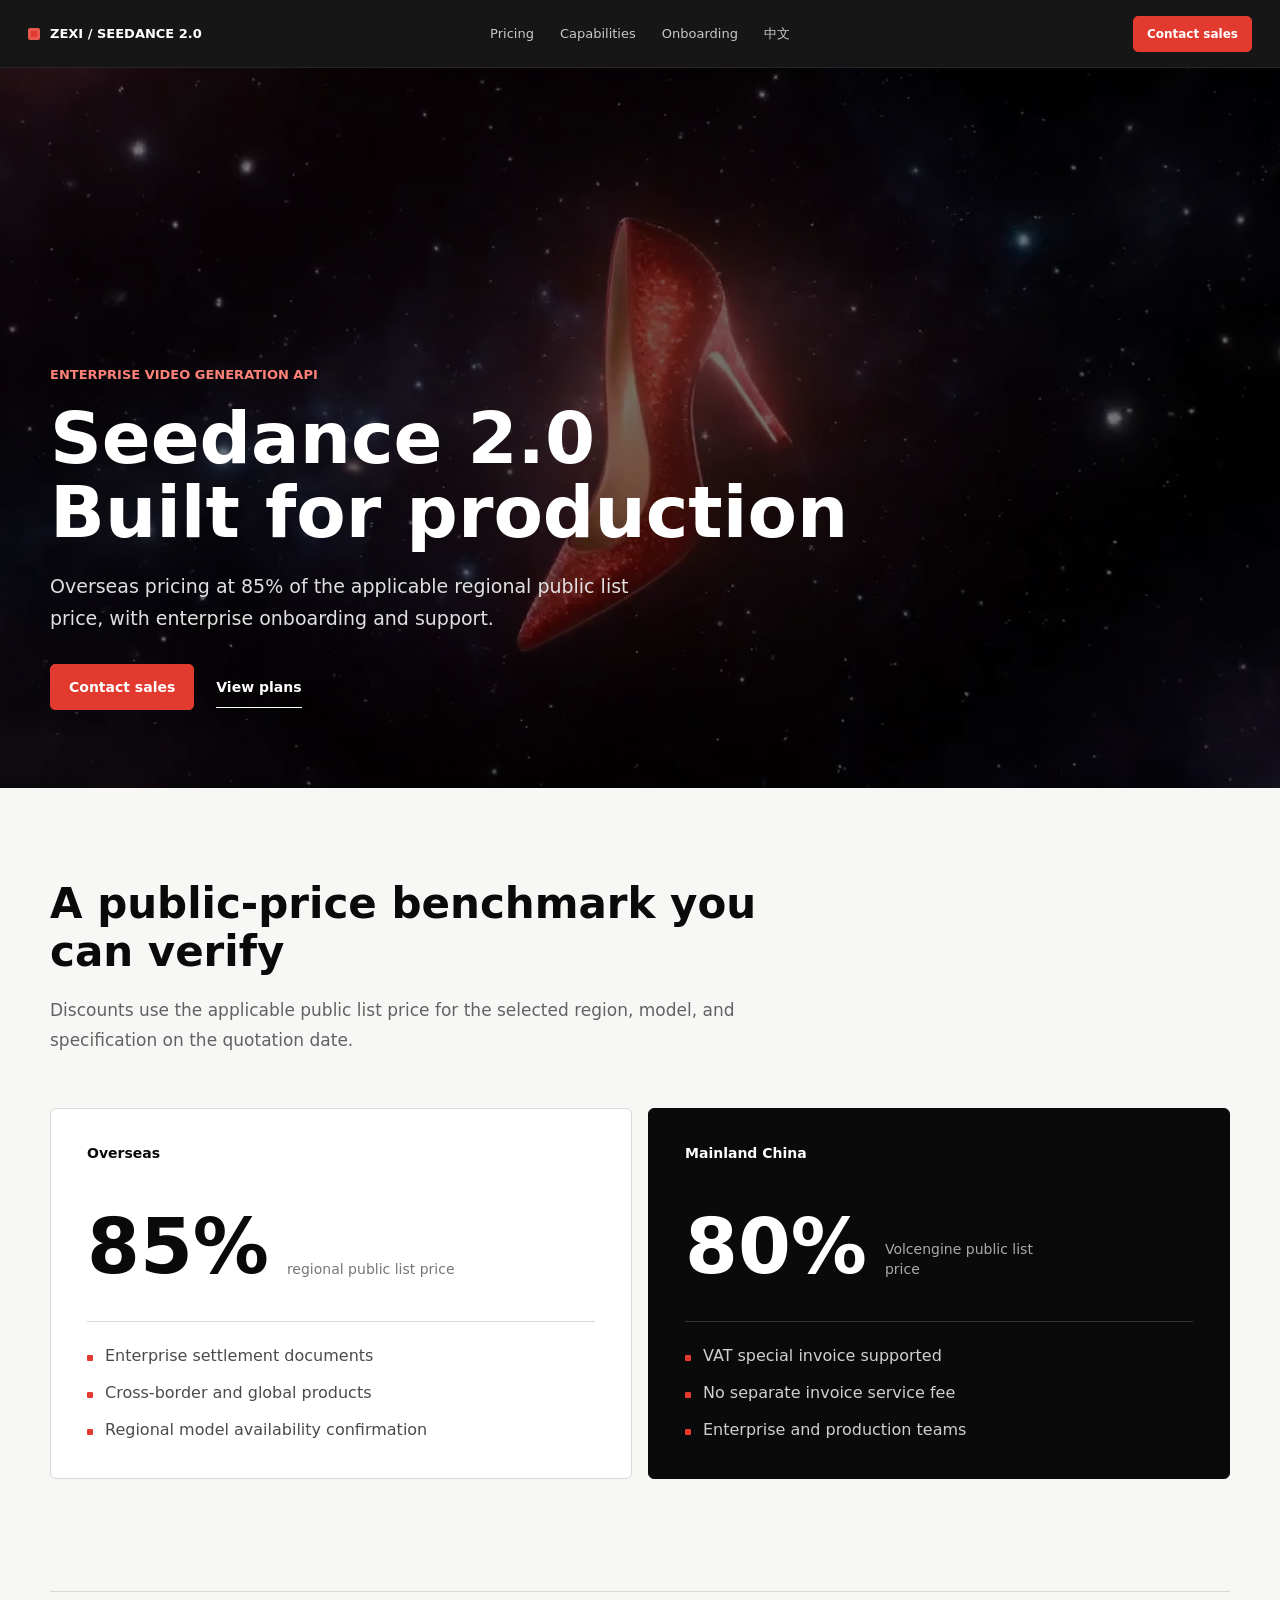
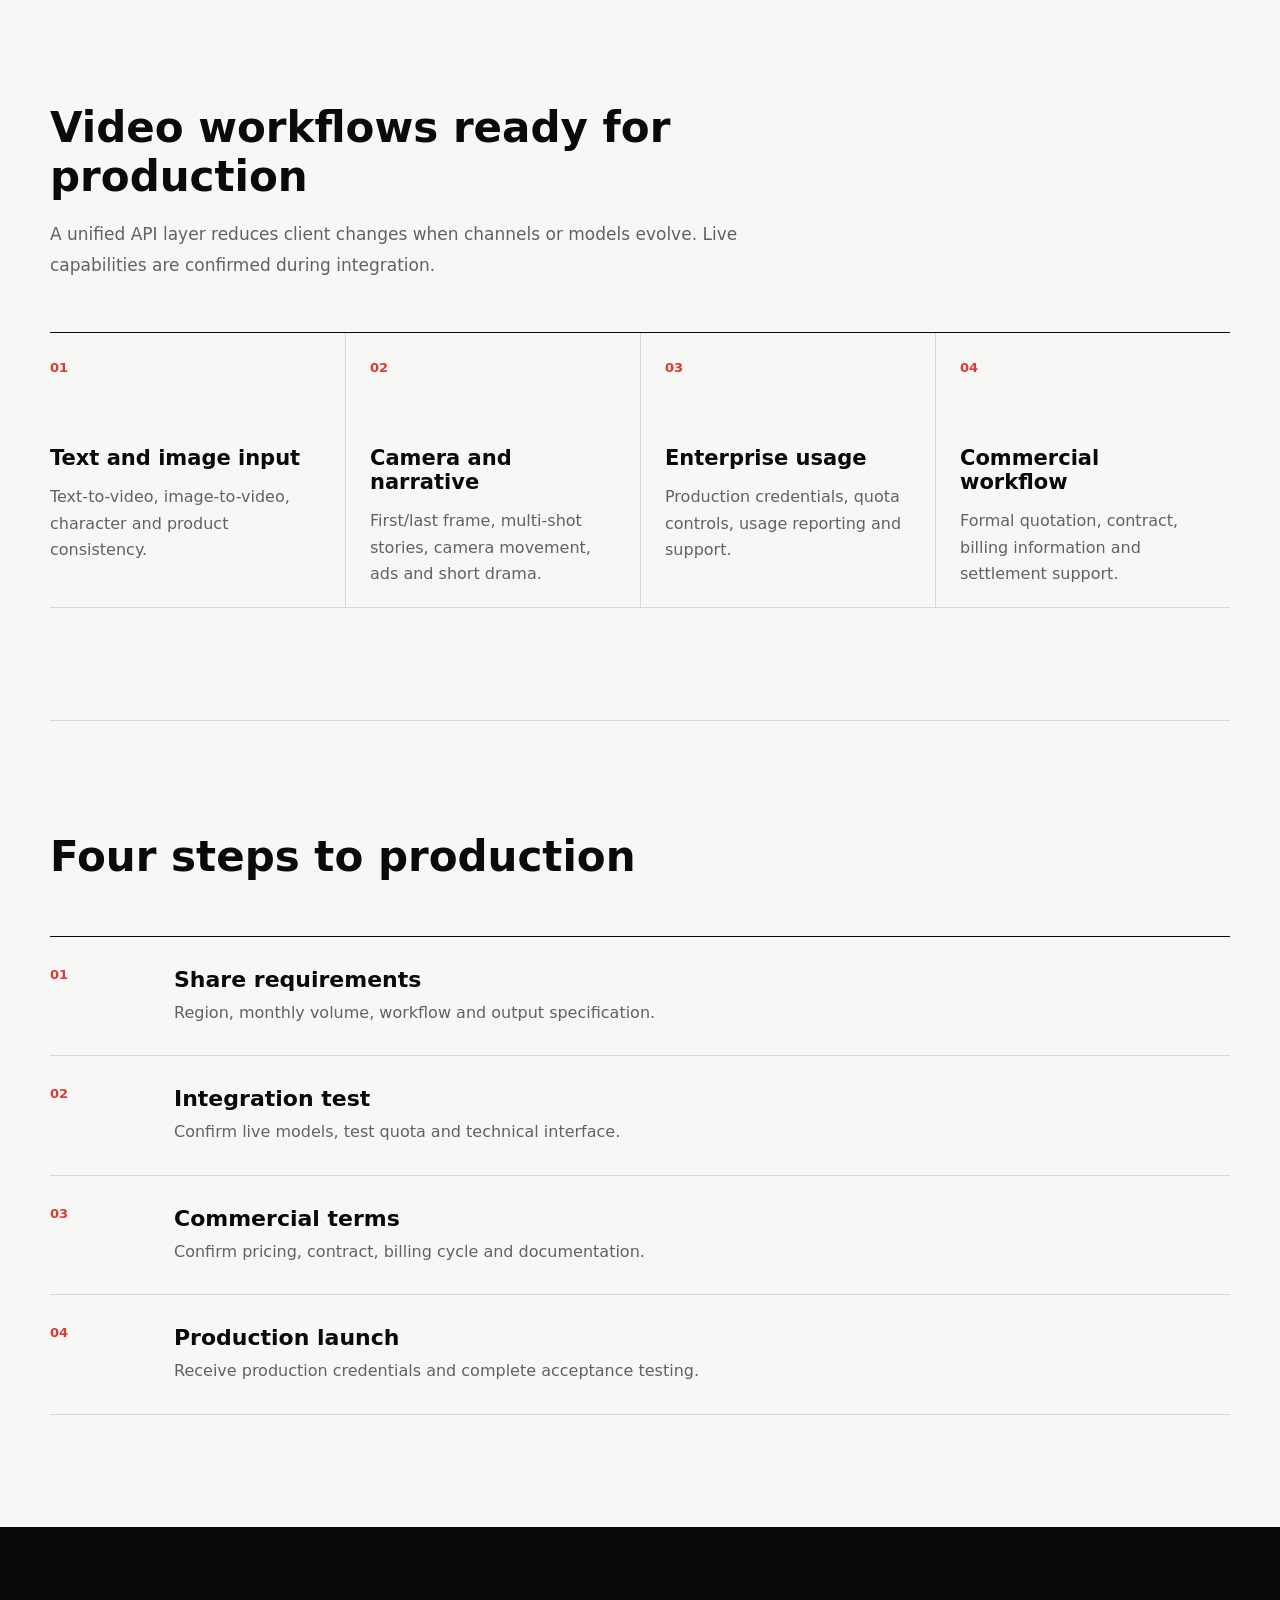
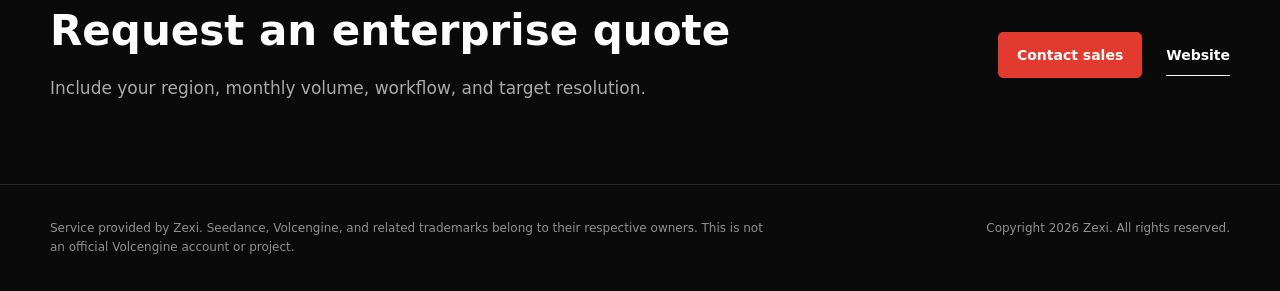
==== docs/en/index.html @ 0273ce98 "Launch Seedance 2.0 enterprise API offer" ====
<!doctype html>
<html lang="en">
  <head>
    <meta charset="utf-8">
    <meta name="viewport" content="width=device-width, initial-scale=1">
    <title>Seedance 2.0 Enterprise API | Zexi</title>
    <meta name="description" content="Seedance 2.0 video generation API for global teams. Overseas pricing at 85% of the applicable regional public list price, with enterprise billing support.">
    <meta name="theme-color" content="#0a0a0a">
    <meta property="og:type" content="website">
    <meta property="og:title" content="Seedance 2.0 Enterprise API">
    <meta property="og:description" content="Overseas pricing at 85% of the applicable regional public list price.">
    <meta property="og:image" content="https://quanzedong-cell.github.io/seedance-2-api/assets/seedance-showcase.jpg">
    <meta property="og:url" content="https://quanzedong-cell.github.io/seedance-2-api/en/">
    <link rel="canonical" href="https://quanzedong-cell.github.io/seedance-2-api/en/">
    <link rel="stylesheet" href="../styles.css">
  </head>
  <body>
    <header class="site-header">
      <a class="brand" href="#top" aria-label="Back to top"><span class="brand-mark" aria-hidden="true"></span><span>ZEXI / SEEDANCE 2.0</span></a>
      <nav aria-label="Main navigation">
        <a href="#pricing">Pricing</a>
        <a href="#capabilities">Capabilities</a>
        <a href="#process">Onboarding</a>
        <a href="../" lang="zh-CN">中文</a>
      </nav>
      <a class="button button-small" href="https://t.me/zexitongxue1" target="_blank" rel="noreferrer">Contact sales</a>
    </header>

    <main id="top">
      <section class="hero" aria-labelledby="hero-title">
        <div class="hero-media" aria-hidden="true"></div><div class="hero-scrim" aria-hidden="true"></div>
        <div class="hero-content">
          <p class="eyebrow">Enterprise video generation API</p>
          <h1 id="hero-title">Seedance 2.0<br>Built for production</h1>
          <p class="hero-summary">Overseas pricing at 85% of the applicable regional public list price, with enterprise onboarding and support.</p>
          <div class="hero-actions"><a class="button" href="https://t.me/zexitongxue1" target="_blank" rel="noreferrer">Contact sales</a><a class="text-link" href="#pricing">View plans</a></div>
        </div>
      </section>

      <section class="price-section section" id="pricing" aria-labelledby="pricing-title">
        <div class="section-copy"><h2 id="pricing-title">A public-price benchmark you can verify</h2><p>Discounts use the applicable public list price for the selected region, model, and specification on the quotation date.</p></div>
        <div class="pricing-grid">
          <article class="price-card"><p class="price-region">Overseas</p><p class="price-value"><strong>85%</strong><span>regional public list price</span></p><ul><li>Enterprise settlement documents</li><li>Cross-border and global products</li><li>Regional model availability confirmation</li></ul></article>
          <article class="price-card price-card-dark"><p class="price-region">Mainland China</p><p class="price-value"><strong>80%</strong><span>Volcengine public list price</span></p><ul><li>VAT special invoice supported</li><li>No separate invoice service fee</li><li>Enterprise and production teams</li></ul></article>
        </div>
      </section>

      <section class="capability-section section" id="capabilities" aria-labelledby="capabilities-title">
        <div class="section-copy"><h2 id="capabilities-title">Video workflows ready for production</h2><p>A unified API layer reduces client changes when channels or models evolve. Live capabilities are confirmed during integration.</p></div>
        <div class="capability-list">
          <article><span>01</span><h3>Text and image input</h3><p>Text-to-video, image-to-video, character and product consistency.</p></article>
          <article><span>02</span><h3>Camera and narrative</h3><p>First/last frame, multi-shot stories, camera movement, ads and short drama.</p></article>
          <article><span>03</span><h3>Enterprise usage</h3><p>Production credentials, quota controls, usage reporting and support.</p></article>
          <article><span>04</span><h3>Commercial workflow</h3><p>Formal quotation, contract, billing information and settlement support.</p></article>
        </div>
      </section>

      <section class="process-section section" id="process" aria-labelledby="process-title">
        <h2 id="process-title">Four steps to production</h2>
        <ol class="process-list">
          <li><span>01</span><div><h3>Share requirements</h3><p>Region, monthly volume, workflow and output specification.</p></div></li>
          <li><span>02</span><div><h3>Integration test</h3><p>Confirm live models, test quota and technical interface.</p></div></li>
          <li><span>03</span><div><h3>Commercial terms</h3><p>Confirm pricing, contract, billing cycle and documentation.</p></div></li>
          <li><span>04</span><div><h3>Production launch</h3><p>Receive production credentials and complete acceptance testing.</p></div></li>
        </ol>
      </section>

      <section class="contact-section" aria-labelledby="contact-title"><div><h2 id="contact-title">Request an enterprise quote</h2><p>Include your region, monthly volume, workflow, and target resolution.</p></div><div class="contact-actions"><a class="button" href="https://t.me/zexitongxue1" target="_blank" rel="noreferrer">Contact sales</a><a class="text-link light" href="https://zexitongxue.com/" target="_blank" rel="noreferrer">Website</a></div></section>
    </main>

    <footer><p>Service provided by Zexi. Seedance, Volcengine, and related trademarks belong to their respective owners. This is not an official Volcengine account or project.</p><p>Copyright 2026 Zexi. All rights reserved.</p></footer>
  </body>
</html>
---- docs/styles.css ----
:root {
  color-scheme: light;
  --ink: #0a0a0a;
  --paper: #f7f7f5;
  --white: #ffffff;
  --muted: #626262;
  --line: #d8d8d4;
  --accent: #e23a2e;
  --max: 1180px;
  font-family: "Segoe UI", "PingFang SC", "Microsoft YaHei", system-ui, sans-serif;
  font-synthesis: none;
  text-rendering: optimizeLegibility;
}

* { box-sizing: border-box; }
html { scroll-behavior: smooth; }
body { margin: 0; min-width: 320px; background: var(--paper); color: var(--ink); }
a { color: inherit; text-decoration: none; }
p, h1, h2, h3 { margin-top: 0; }
button, a { -webkit-tap-highlight-color: transparent; }

.site-header {
  position: sticky;
  top: 0;
  z-index: 20;
  display: grid;
  grid-template-columns: 1fr auto 1fr;
  align-items: center;
  height: 68px;
  padding: 0 28px;
  border-bottom: 1px solid #242424;
  background: #0a0a0af2;
  color: var(--white);
  backdrop-filter: blur(14px);
}

.brand { display: inline-flex; align-items: center; gap: 10px; width: fit-content; font-size: 13px; font-weight: 750; letter-spacing: 0; }
.brand-mark { width: 12px; height: 12px; border-radius: 2px; background: var(--accent); box-shadow: inset 0 0 0 3px #ffffff26; }
.site-header nav { display: flex; align-items: center; gap: 26px; font-size: 13px; color: #c9c9c9; }
.site-header nav a:hover, .site-header nav a:focus-visible { color: var(--white); }
.site-header > .button { justify-self: end; }

.button {
  display: inline-flex;
  align-items: center;
  justify-content: center;
  min-height: 46px;
  padding: 0 18px;
  border: 1px solid var(--accent);
  border-radius: 5px;
  background: var(--accent);
  color: var(--white);
  font-size: 14px;
  font-weight: 750;
  letter-spacing: 0;
  white-space: nowrap;
  transition: background-color .18s ease, border-color .18s ease, transform .18s ease;
}
.button:hover { border-color: #c82f25; background: #c82f25; }
.button:active { transform: translateY(1px); }
.button:focus-visible, .text-link:focus-visible, nav a:focus-visible { outline: 3px solid #ffffff; outline-offset: 3px; }
.button-small { min-height: 36px; padding: 0 13px; font-size: 12px; }

.hero {
  position: relative;
  display: flex;
  align-items: flex-end;
  min-height: 720px;
  max-height: 850px;
  overflow: hidden;
  background: #160d0b;
  color: var(--white);
}
.hero-media { position: absolute; inset: 0; background: url("assets/seedance-showcase.jpg") center / cover no-repeat; transform: scale(1.01); }
.hero-scrim { position: absolute; inset: 0; background: #0000008c; }
.hero-content { position: relative; z-index: 1; width: min(var(--max), calc(100% - 48px)); margin: 0 auto; padding: 0 0 78px; }
.eyebrow { margin-bottom: 20px; color: #ff8178; font-size: 13px; font-weight: 800; letter-spacing: 0; text-transform: uppercase; }
.hero h1 { max-width: 880px; margin-bottom: 22px; font-size: 72px; line-height: 1.02; letter-spacing: 0; }
.hero-summary { max-width: 630px; margin-bottom: 0; color: #e0e0e0; font-size: 19px; line-height: 1.65; }
.hero-actions { display: flex; align-items: center; gap: 22px; margin-top: 30px; }
.text-link { display: inline-flex; align-items: center; min-height: 42px; border-bottom: 1px solid currentColor; font-size: 14px; font-weight: 750; white-space: nowrap; }
.text-link:hover { color: var(--accent); }
.text-link.light { color: var(--white); }

.section { width: min(var(--max), calc(100% - 48px)); margin: 0 auto; padding: 112px 0; }
.section-copy { max-width: 720px; margin-bottom: 52px; }
.section h2, .contact-section h2 { margin-bottom: 18px; font-size: 42px; line-height: 1.15; letter-spacing: 0; }
.section-copy p, .contact-section p { margin-bottom: 0; color: var(--muted); font-size: 17px; line-height: 1.8; }

.price-section { padding-top: 92px; }
.pricing-grid { display: grid; grid-template-columns: 1fr 1fr; gap: 16px; }
.price-card { min-height: 370px; padding: 36px; border: 1px solid var(--line); border-radius: 6px; background: var(--white); }
.price-card-dark { border-color: var(--ink); background: var(--ink); color: var(--white); }
.price-region { margin-bottom: 54px; font-size: 14px; font-weight: 800; }
.price-value { display: flex; align-items: flex-end; gap: 18px; margin-bottom: 42px; }
.price-value strong { font-size: 76px; line-height: .85; letter-spacing: 0; }
.price-value span { max-width: 170px; color: #777; font-size: 14px; line-height: 1.4; }
.price-card-dark .price-value span { color: #aaa; }
.price-card ul { display: grid; gap: 13px; margin: 0; padding: 22px 0 0; border-top: 1px solid var(--line); list-style: none; }
.price-card-dark ul { border-color: #343434; }
.price-card li { position: relative; padding-left: 18px; color: #4b4b4b; line-height: 1.5; }
.price-card-dark li { color: #d0d0d0; }
.price-card li::before { position: absolute; left: 0; top: .65em; width: 6px; height: 6px; border-radius: 1px; background: var(--accent); content: ""; }

.capability-section { border-top: 1px solid var(--line); }
.capability-list { display: grid; grid-template-columns: repeat(4, 1fr); border-top: 1px solid var(--ink); }
.capability-list article { min-height: 260px; padding: 24px 24px 20px 0; border-bottom: 1px solid var(--line); }
.capability-list article + article { padding-left: 24px; border-left: 1px solid var(--line); }
.capability-list span { color: var(--accent); font-size: 13px; font-weight: 800; }
.capability-list h3 { margin: 70px 0 14px; font-size: 21px; letter-spacing: 0; }
.capability-list p { margin: 0; color: var(--muted); line-height: 1.65; }

.process-section { border-top: 1px solid var(--line); }
.process-section > h2 { margin-bottom: 54px; }
.process-list { margin: 0; padding: 0; border-top: 1px solid var(--ink); list-style: none; }
.process-list li { display: grid; grid-template-columns: 100px 1fr; gap: 24px; padding: 30px 0; border-bottom: 1px solid var(--line); }
.process-list > li > span { color: var(--accent); font-size: 13px; font-weight: 800; }
.process-list h3 { margin-bottom: 8px; font-size: 22px; letter-spacing: 0; }
.process-list p { margin: 0; color: var(--muted); line-height: 1.6; }

.contact-section { display: flex; align-items: center; justify-content: space-between; gap: 48px; padding: 80px max(24px, calc((100% - var(--max)) / 2)); background: var(--ink); color: var(--white); }
.contact-section p { color: #aaa; }
.contact-actions { display: flex; align-items: center; gap: 24px; flex-shrink: 0; }

footer { display: flex; justify-content: space-between; gap: 48px; padding: 34px max(24px, calc((100% - var(--max)) / 2)); border-top: 1px solid #2b2b2b; background: var(--ink); color: #8f8f8f; font-size: 12px; line-height: 1.6; }
footer p { max-width: 730px; margin: 0; }

@media (max-width: 900px) {
  .site-header { grid-template-columns: 1fr auto; padding: 0 18px; }
  .site-header nav { display: none; }
  .hero { min-height: 680px; }
  .hero h1 { font-size: 58px; }
  .pricing-grid { grid-template-columns: 1fr; }
  .capability-list { grid-template-columns: 1fr 1fr; }
  .capability-list article:nth-child(3) { border-left: 0; }
  .contact-section { align-items: flex-start; flex-direction: column; }
  footer { flex-direction: column; }
}

@media (max-width: 600px) {
  .site-header { height: 62px; }
  .brand { font-size: 11px; }
  .button-small { min-height: 34px; padding: 0 10px; }
  .hero { min-height: 680px; }
  .hero-media { background-position: 58% center; }
  .hero-content { width: calc(100% - 32px); padding-bottom: 46px; }
  .hero h1 { font-size: 42px; line-height: 1.06; }
  .hero-summary { font-size: 16px; line-height: 1.55; }
  .hero-actions { align-items: flex-start; flex-direction: column; gap: 12px; }
  .section { width: calc(100% - 32px); padding: 76px 0; }
  .section h2, .contact-section h2 { font-size: 32px; }
  .section-copy { margin-bottom: 36px; }
  .price-card { min-height: auto; padding: 26px; }
  .price-region { margin-bottom: 40px; }
  .price-value { align-items: flex-start; flex-direction: column; gap: 10px; }
  .price-value strong { font-size: 64px; }
  .capability-list { grid-template-columns: 1fr; }
  .capability-list article, .capability-list article + article { min-height: 220px; padding: 22px 0; border-left: 0; }
  .capability-list h3 { margin-top: 50px; }
  .process-list li { grid-template-columns: 52px 1fr; gap: 14px; }
  .contact-section { padding: 62px 20px; }
  .contact-actions { align-items: flex-start; flex-direction: column; gap: 12px; }
  footer { padding: 30px 20px; }
}

@media (prefers-reduced-motion: reduce) {
  html { scroll-behavior: auto; }
  *, *::before, *::after { transition: none !important; }
}
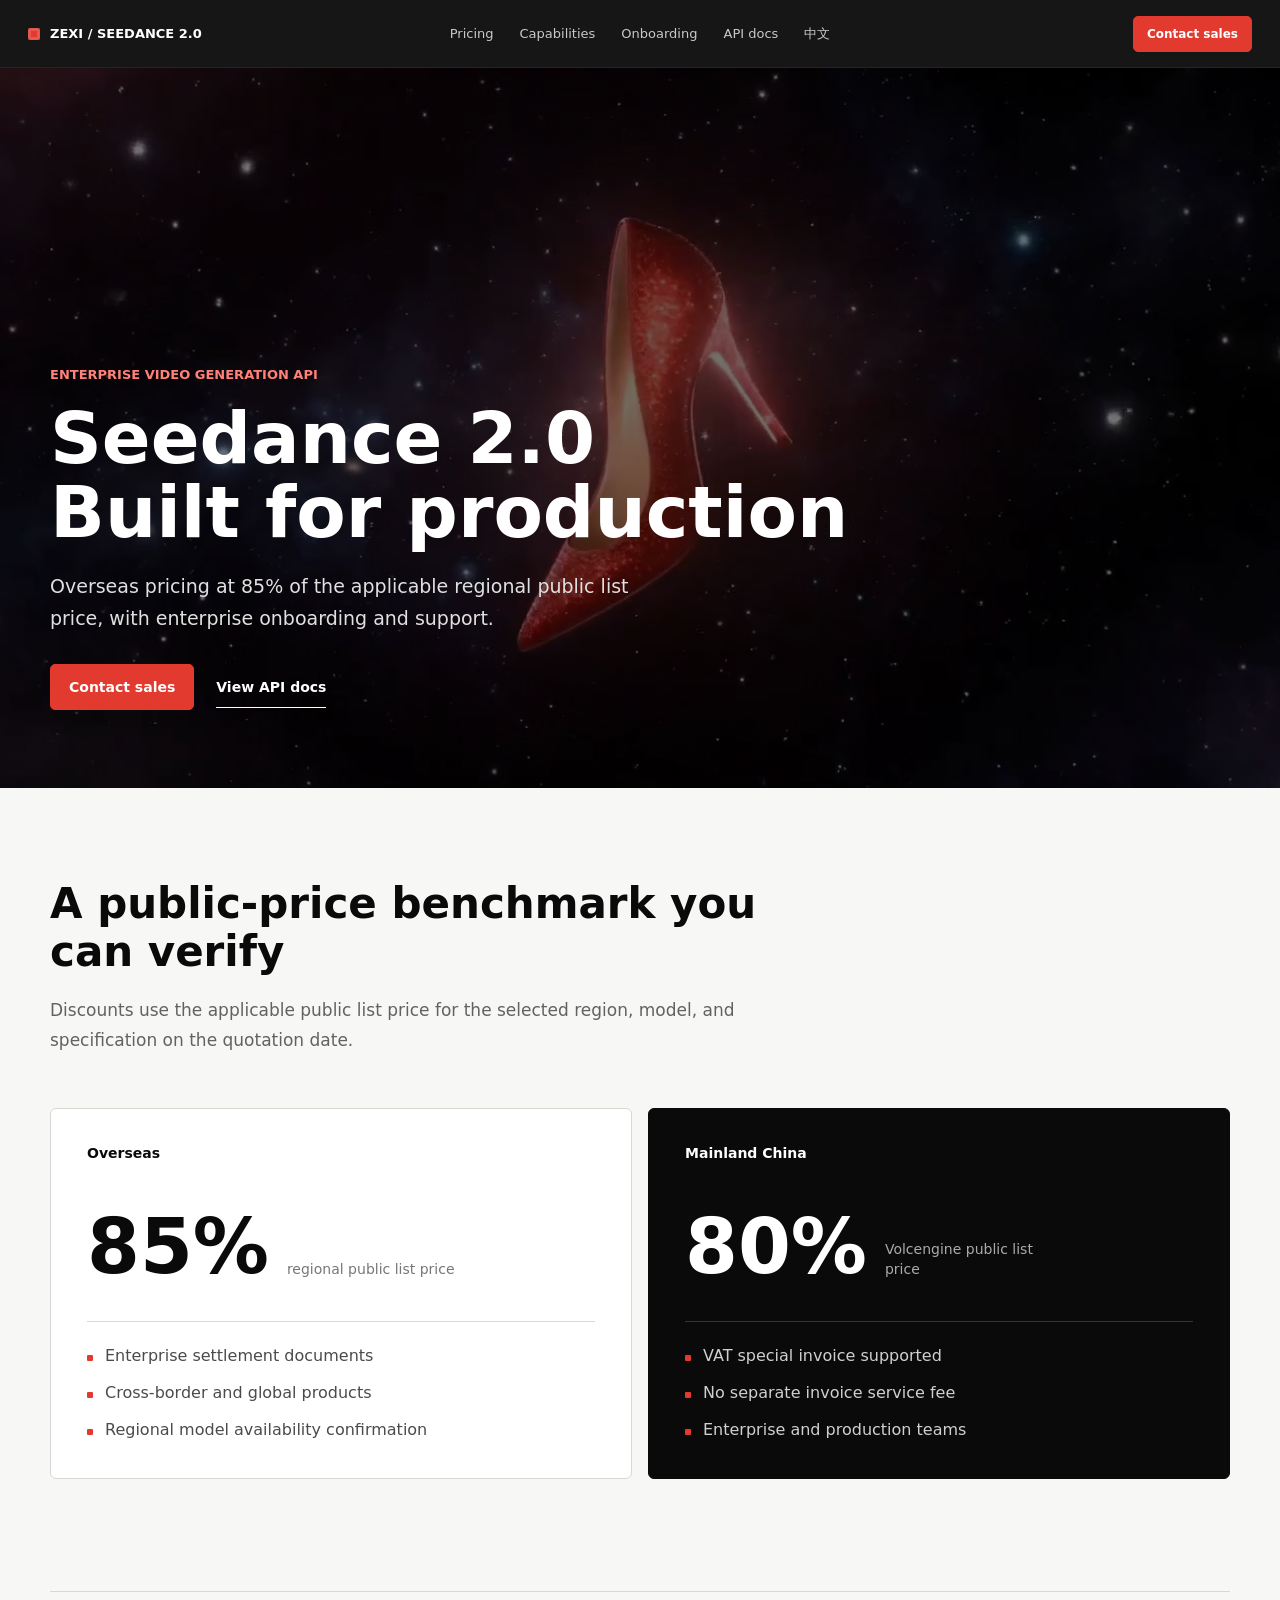
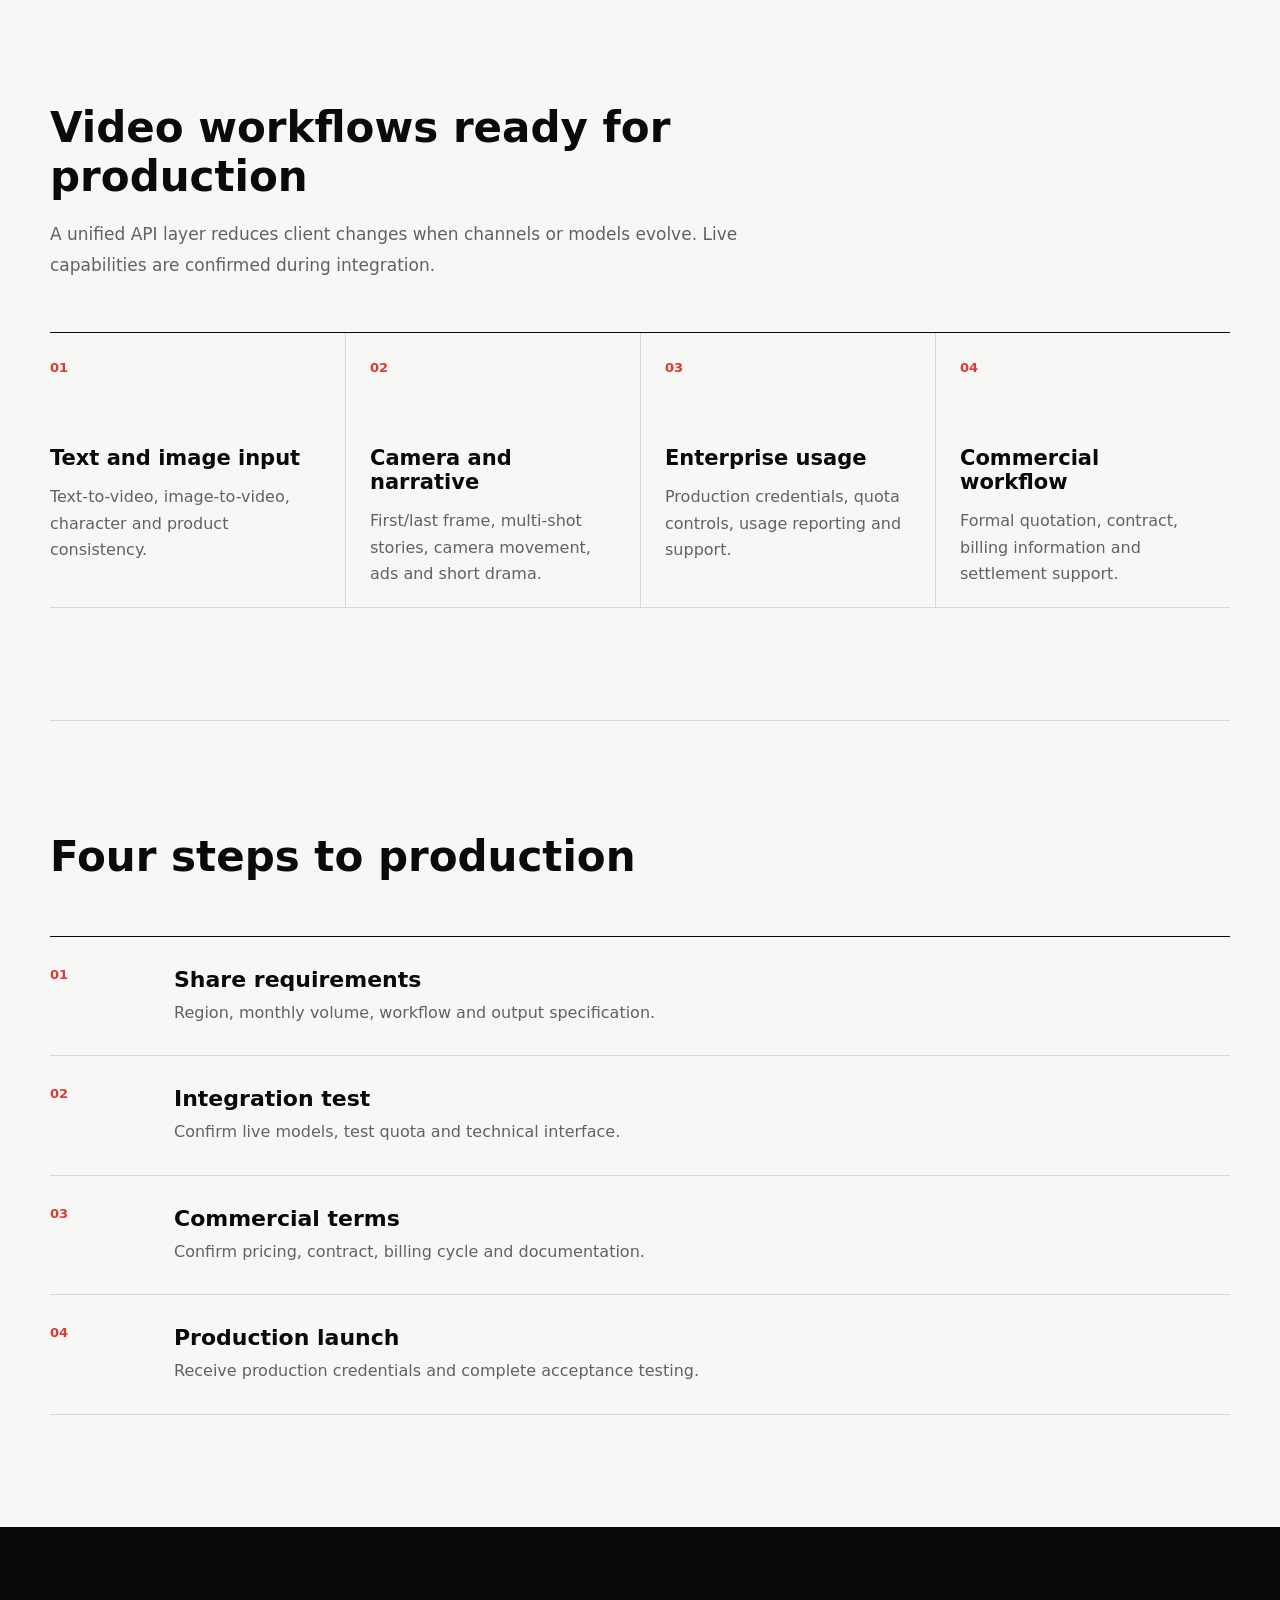
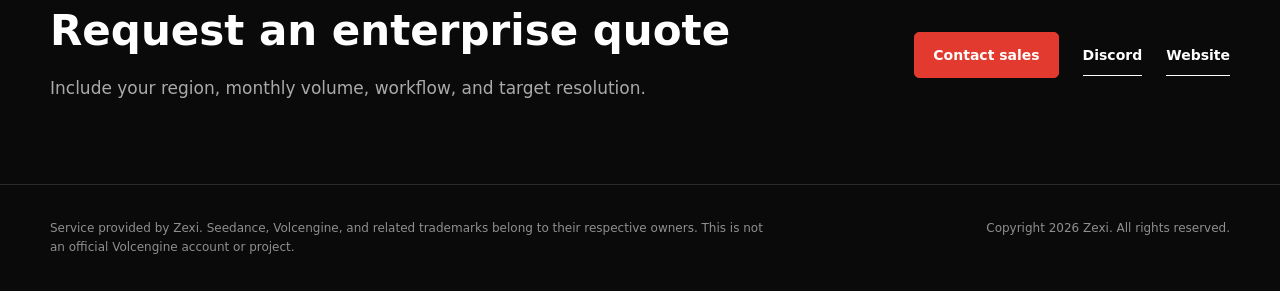
==== commit 33e21a67: "Add trackable API acquisition links" ====
--- a/docs/en/index.html
+++ b/docs/en/index.html
@@ -12,6 +12,9 @@
     <meta property="og:image" content="https://quanzedong-cell.github.io/seedance-2-api/assets/seedance-showcase.jpg">
     <meta property="og:url" content="https://quanzedong-cell.github.io/seedance-2-api/en/">
     <link rel="canonical" href="https://quanzedong-cell.github.io/seedance-2-api/en/">
+    <link rel="alternate" hreflang="zh-CN" href="https://quanzedong-cell.github.io/seedance-2-api/">
+    <link rel="alternate" hreflang="en" href="https://quanzedong-cell.github.io/seedance-2-api/en/">
+    <link rel="alternate" hreflang="x-default" href="https://quanzedong-cell.github.io/seedance-2-api/en/">
     <link rel="stylesheet" href="../styles.css">
   </head>
   <body>
@@ -21,6 +24,7 @@
         <a href="#pricing">Pricing</a>
         <a href="#capabilities">Capabilities</a>
         <a href="#process">Onboarding</a>
+        <a href="https://zexitongxue.com/docs/video-api.html?utm_source=github-pages&amp;utm_medium=landing-page&amp;utm_campaign=seedance2_api" target="_blank" rel="noreferrer">API docs</a>
         <a href="../" lang="zh-CN">中文</a>
       </nav>
       <a class="button button-small" href="https://t.me/zexitongxue1" target="_blank" rel="noreferrer">Contact sales</a>
@@ -33,7 +37,7 @@
           <p class="eyebrow">Enterprise video generation API</p>
           <h1 id="hero-title">Seedance 2.0<br>Built for production</h1>
           <p class="hero-summary">Overseas pricing at 85% of the applicable regional public list price, with enterprise onboarding and support.</p>
-          <div class="hero-actions"><a class="button" href="https://t.me/zexitongxue1" target="_blank" rel="noreferrer">Contact sales</a><a class="text-link" href="#pricing">View plans</a></div>
+          <div class="hero-actions"><a class="button" href="https://t.me/zexitongxue1" target="_blank" rel="noreferrer">Contact sales</a><a class="text-link" href="https://zexitongxue.com/docs/video-api.html?utm_source=github-pages&amp;utm_medium=landing-page&amp;utm_campaign=seedance2_api" target="_blank" rel="noreferrer">View API docs</a></div>
         </div>
       </section>
 
@@ -65,7 +69,7 @@
         </ol>
       </section>
 
-      <section class="contact-section" aria-labelledby="contact-title"><div><h2 id="contact-title">Request an enterprise quote</h2><p>Include your region, monthly volume, workflow, and target resolution.</p></div><div class="contact-actions"><a class="button" href="https://t.me/zexitongxue1" target="_blank" rel="noreferrer">Contact sales</a><a class="text-link light" href="https://zexitongxue.com/" target="_blank" rel="noreferrer">Website</a></div></section>
+      <section class="contact-section" aria-labelledby="contact-title"><div><h2 id="contact-title">Request an enterprise quote</h2><p>Include your region, monthly volume, workflow, and target resolution.</p></div><div class="contact-actions"><a class="button" href="https://t.me/zexitongxue1" target="_blank" rel="noreferrer">Contact sales</a><a class="text-link light" href="https://discord.gg/d9d8KNa95R" target="_blank" rel="noreferrer">Discord</a><a class="text-link light" href="https://zexitongxue.com/?utm_source=github-pages&amp;utm_medium=landing-page&amp;utm_campaign=seedance2_api" target="_blank" rel="noreferrer">Website</a></div></section>
     </main>
 
     <footer><p>Service provided by Zexi. Seedance, Volcengine, and related trademarks belong to their respective owners. This is not an official Volcengine account or project.</p><p>Copyright 2026 Zexi. All rights reserved.</p></footer>
